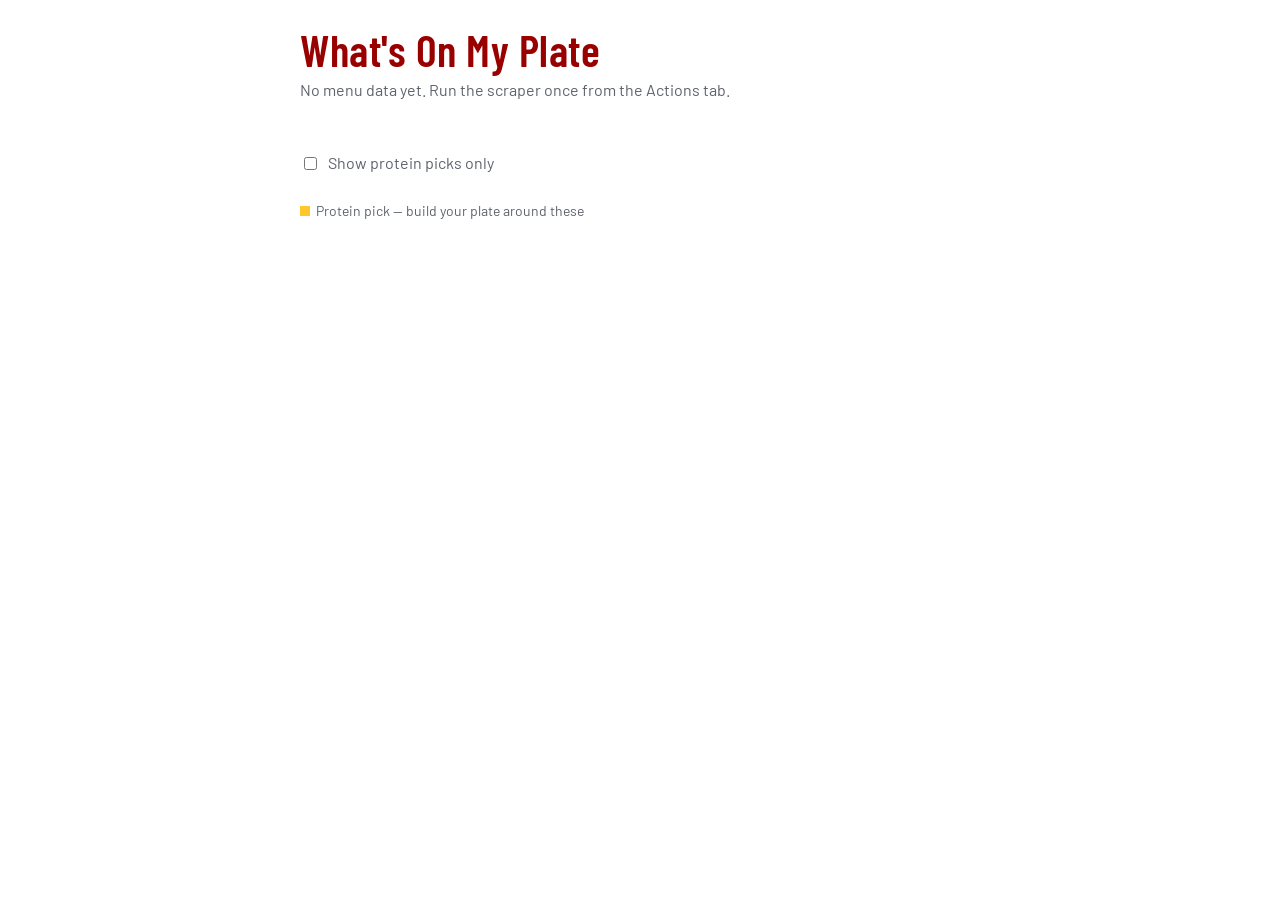
==== docs/index.html @ 23a76cea "Add files via upload" ====
<!doctype html>
<html lang="en">
<head>
<meta charset="utf-8">
<meta name="viewport" content="width=device-width, initial-scale=1, viewport-fit=cover">
<title>What's On My Plate — today's dining hall menus</title>
<link rel="preconnect" href="https://fonts.googleapis.com">
<link href="https://fonts.googleapis.com/css2?family=Barlow+Condensed:wght@500;600&family=Barlow:wght@400;500&display=swap" rel="stylesheet">
<style>
:root{--ink:#1d1f24;--muted:#5d626c;--line:#e3e4e8;--bg:#ffffff;--cardinal:#990000;--gold:#ffc72c;--chip:#f3f4f6}
@media (prefers-color-scheme:dark){:root{--ink:#eceef2;--muted:#a3a8b3;--line:#2c2f36;--bg:#14161a;--cardinal:#e05252;--chip:#22252b}}
*{box-sizing:border-box}
body{margin:0;background:var(--bg);color:var(--ink);font:16px/1.55 Barlow,system-ui,sans-serif;padding:env(safe-area-inset-top) 0 env(safe-area-inset-bottom)}
main{max-width:720px;margin:0 auto;padding:28px 20px 60px}
h1{font:600 44px/1 "Barlow Condensed",sans-serif;margin:0;color:var(--cardinal);letter-spacing:.5px}
.date{color:var(--muted);margin:6px 0 24px}
.row{display:flex;flex-wrap:wrap;gap:8px;margin-bottom:12px}
button{font:500 15px Barlow,sans-serif;padding:8px 14px;border-radius:6px;border:1px solid var(--line);background:var(--bg);color:var(--ink);cursor:pointer}
button[aria-pressed=true]{background:var(--cardinal);border-color:var(--cardinal);color:#fff}
button:focus-visible,input:focus-visible{outline:2px solid var(--gold);outline-offset:2px}
label.toggle{display:flex;align-items:center;gap:8px;color:var(--muted);margin:4px 0 24px}
h2{font:600 22px/1.2 "Barlow Condensed",sans-serif;margin:28px 0 8px;padding-bottom:6px;border-bottom:2px solid var(--ink)}
ul{list-style:none;margin:0;padding:0}
li{padding:10px 0 10px 14px;border-bottom:1px solid var(--line);border-left:4px solid transparent}
li.protein{border-left-color:var(--gold)}
.tags{display:flex;flex-wrap:wrap;gap:6px;margin-top:4px}
.tag{font-size:12px;color:var(--muted);background:var(--chip);padding:2px 8px;border-radius:4px}
.empty{color:var(--muted);padding:24px 0}
.key{font-size:14px;color:var(--muted)}
.key span{display:inline-block;width:10px;height:10px;background:var(--gold);margin-right:6px;vertical-align:0}
</style>
</head>
<body>
<main>
  <h1>What's On My Plate</h1>
  <p class="date" id="date">Loading today's menus…</p>
  <div class="row" id="halls" role="group" aria-label="Dining hall"></div>
  <div class="row" id="meals" role="group" aria-label="Meal"></div>
  <label class="toggle"><input type="checkbox" id="onlyProtein"> Show protein picks only</label>
  <p class="key"><span></span>Protein pick — build your plate around these</p>
  <div id="menu"></div>
</main>
<script>
const PROTEIN = /chicken|salmon|fish|tuna|shrimp|mahi|catfish|egg|turkey|tofu|greek yogurt|cottage cheese|beef|steak|pork|lentil|bean|dal|chickpea|edamame|souvlaki|tandoori/i;
const NOT_PROTEIN = /noodle soup|fried|nugget|pizza|sandwich|pancake|salad dressing|mayo|egg salad/i;
let data, hall, meal;

const el = (tag, props = {}, ...kids) => { const n = Object.assign(document.createElement(tag), props); n.append(...kids); return n; };

function pick(group, value, onChoose) {
  [...group.children].forEach(b => b.setAttribute("aria-pressed", b.dataset.v === value));
  onChoose(value);
}

function renderMeals() {
  const h = data.halls.find(x => x.code === hall);
  const box = document.getElementById("meals");
  box.replaceChildren();
  if (!h.meals.length) { meal = null; renderMenu(); return; }
  if (!h.meals.some(m => m.meal === meal)) meal = h.meals[0].meal;
  h.meals.forEach(m => {
    const b = el("button", { textContent: m.meal });
    b.dataset.v = m.meal;
    b.onclick = () => pick(box, m.meal, v => { meal = v; renderMenu(); });
    box.append(b);
  });
  pick(box, meal, renderMenu);
}

function renderMenu() {
  const out = document.getElementById("menu");
  out.replaceChildren();
  const h = data.halls.find(x => x.code === hall);
  const m = h.meals.find(x => x.meal === meal);
  if (!m) { out.append(el("p", { className: "empty", textContent: h.error ? "This hall's menu didn't load today. Check back after the next update." : "No menu posted for this hall today." })); return; }
  const only = document.getElementById("onlyProtein").checked;
  m.stations.forEach(st => {
    const items = st.items.map(i => ({ ...i, protein: PROTEIN.test(i.name) && !NOT_PROTEIN.test(i.name) }))
                          .filter(i => !only || i.protein);
    if (!items.length) return;
    out.append(el("h2", { textContent: st.station }),
      el("ul", {}, ...items.map(i => el("li", { className: i.protein ? "protein" : "" },
        el("div", { textContent: i.name }),
        el("div", { className: "tags" }, ...[...i.tags, ...i.allergens.map(a => "contains " + a)]
          .map(t => el("span", { className: "tag", textContent: t.replace(/-/g, " ") })))))));
  });
  if (!out.children.length) out.append(el("p", { className: "empty", textContent: "No protein picks at this meal. Try another hall." }));
}

fetch("data/latest.json", { cache: "no-store" })
  .then(r => { if (!r.ok) throw new Error(); return r.json(); })
  .then(json => {
    data = json;
    const d = new Date(json.date + "T12:00:00");
    document.getElementById("date").textContent = d.toLocaleDateString("en-US", { weekday: "long", month: "long", day: "numeric" });
    const box = document.getElementById("halls");
    json.halls.forEach(h => {
      const b = el("button", { textContent: h.name });
      b.dataset.v = h.code;
      b.onclick = () => pick(box, h.code, v => { hall = v; renderMeals(); });
      box.append(b);
    });
    pick(box, json.halls[0].code, v => { hall = v; renderMeals(); });
    document.getElementById("onlyProtein").onchange = renderMenu;
  })
  .catch(() => { document.getElementById("date").textContent = "No menu data yet. Run the scraper once from the Actions tab."; });
</script>
</body>
</html>
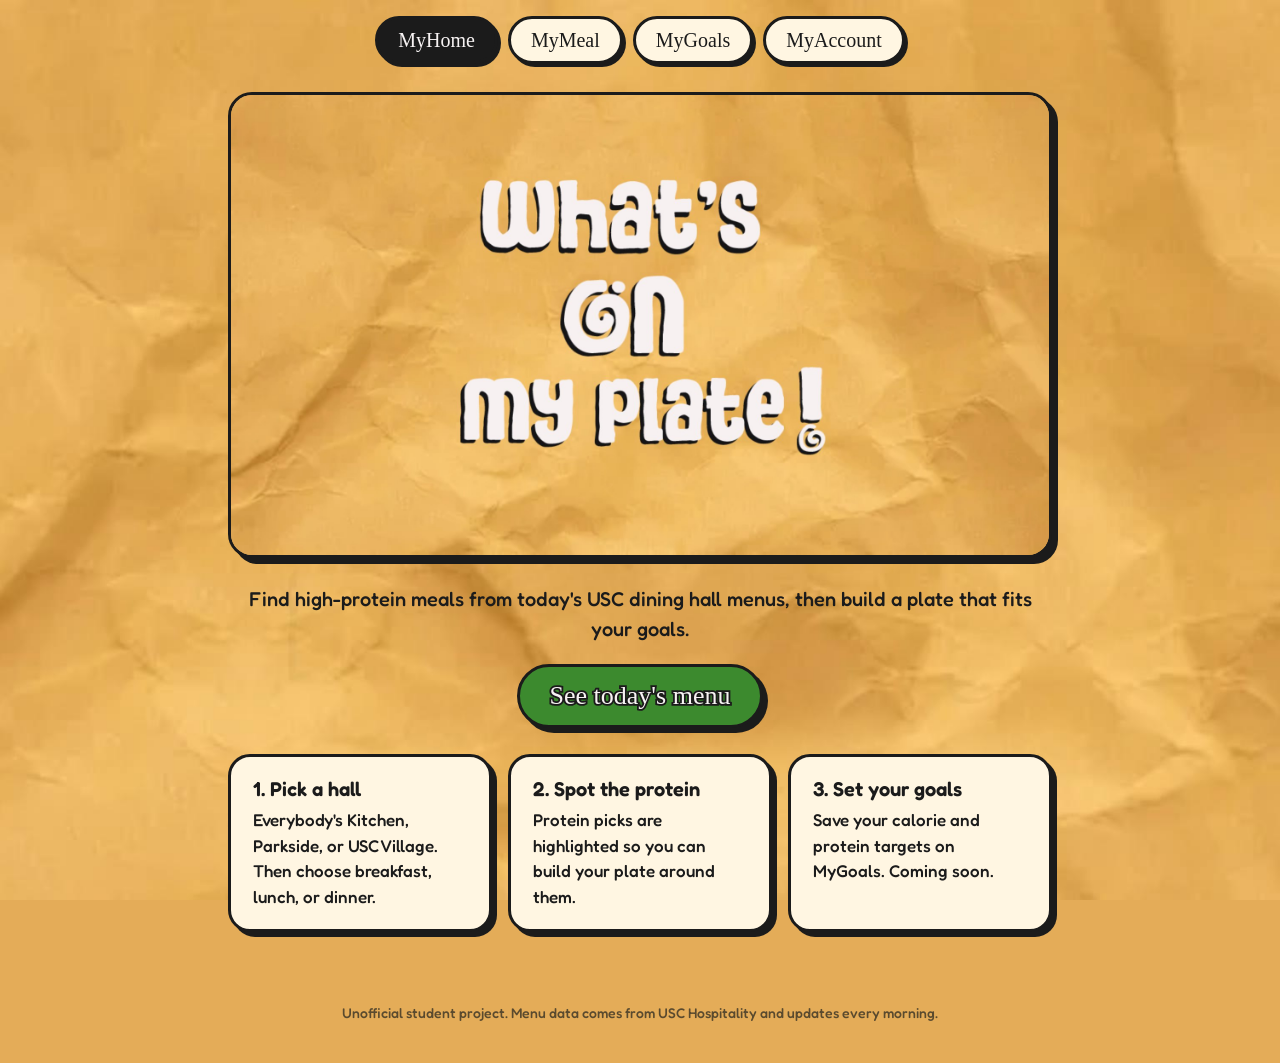
==== commit e5567387: "Add files via upload" ====
--- a/docs/index.html
+++ b/docs/index.html
@@ -3,107 +3,48 @@
 <head>
 <meta charset="utf-8">
 <meta name="viewport" content="width=device-width, initial-scale=1, viewport-fit=cover">
-<title>What's On My Plate — today's dining hall menus</title>
+<title>What's On My Plate — high-protein picks from USC dining halls</title>
+<meta name="description" content="Pick high-protein, goal-friendly meals from each day's USC dining hall menus.">
 <link rel="preconnect" href="https://fonts.googleapis.com">
-<link href="https://fonts.googleapis.com/css2?family=Barlow+Condensed:wght@500;600&family=Barlow:wght@400;500&display=swap" rel="stylesheet">
-<style>
-:root{--ink:#1d1f24;--muted:#5d626c;--line:#e3e4e8;--bg:#ffffff;--cardinal:#990000;--gold:#ffc72c;--chip:#f3f4f6}
-@media (prefers-color-scheme:dark){:root{--ink:#eceef2;--muted:#a3a8b3;--line:#2c2f36;--bg:#14161a;--cardinal:#e05252;--chip:#22252b}}
-*{box-sizing:border-box}
-body{margin:0;background:var(--bg);color:var(--ink);font:16px/1.55 Barlow,system-ui,sans-serif;padding:env(safe-area-inset-top) 0 env(safe-area-inset-bottom)}
-main{max-width:720px;margin:0 auto;padding:28px 20px 60px}
-h1{font:600 44px/1 "Barlow Condensed",sans-serif;margin:0;color:var(--cardinal);letter-spacing:.5px}
-.date{color:var(--muted);margin:6px 0 24px}
-.row{display:flex;flex-wrap:wrap;gap:8px;margin-bottom:12px}
-button{font:500 15px Barlow,sans-serif;padding:8px 14px;border-radius:6px;border:1px solid var(--line);background:var(--bg);color:var(--ink);cursor:pointer}
-button[aria-pressed=true]{background:var(--cardinal);border-color:var(--cardinal);color:#fff}
-button:focus-visible,input:focus-visible{outline:2px solid var(--gold);outline-offset:2px}
-label.toggle{display:flex;align-items:center;gap:8px;color:var(--muted);margin:4px 0 24px}
-h2{font:600 22px/1.2 "Barlow Condensed",sans-serif;margin:28px 0 8px;padding-bottom:6px;border-bottom:2px solid var(--ink)}
-ul{list-style:none;margin:0;padding:0}
-li{padding:10px 0 10px 14px;border-bottom:1px solid var(--line);border-left:4px solid transparent}
-li.protein{border-left-color:var(--gold)}
-.tags{display:flex;flex-wrap:wrap;gap:6px;margin-top:4px}
-.tag{font-size:12px;color:var(--muted);background:var(--chip);padding:2px 8px;border-radius:4px}
-.empty{color:var(--muted);padding:24px 0}
-.key{font-size:14px;color:var(--muted)}
-.key span{display:inline-block;width:10px;height:10px;background:var(--gold);margin-right:6px;vertical-align:0}
-</style>
+<link rel="preconnect" href="https://fonts.gstatic.com" crossorigin>
+<link href="https://fonts.googleapis.com/css2?family=Chewy&family=Fredoka:wght@500;600&display=swap" rel="stylesheet">
+<link rel="stylesheet" href="style.css">
 </head>
-<body>
-<main>
-  <h1>What's On My Plate</h1>
-  <p class="date" id="date">Loading today's menus…</p>
-  <div class="row" id="halls" role="group" aria-label="Dining hall"></div>
-  <div class="row" id="meals" role="group" aria-label="Meal"></div>
-  <label class="toggle"><input type="checkbox" id="onlyProtein"> Show protein picks only</label>
-  <p class="key"><span></span>Protein pick — build your plate around these</p>
-  <div id="menu"></div>
+<body data-page="home">
+<header id="site-header" class="wrap"></header>
+
+<main class="wrap">
+  <h1 class="sr-only">What's On My Plate</h1>
+
+  <div class="hero">
+    <img src="banner.jpg" width="1920" height="1080" alt="What's on my plate! in chunky white letters on mustard crumpled paper">
+  </div>
+
+  <section class="intro">
+    <p>Find high-protein meals from today's USC dining hall menus, then build a plate that fits your goals.</p>
+    <a class="btn" href="meal.html">See today's menu</a>
+  </section>
+
+  <section class="steps" aria-label="How it works">
+    <div class="card">
+      <h3>1. Pick a hall</h3>
+      <p>Everybody's Kitchen, Parkside, or USC Village. Then choose breakfast, lunch, or dinner.</p>
+    </div>
+    <div class="card">
+      <h3>2. Spot the protein</h3>
+      <p>Protein picks are highlighted so you can build your plate around them.</p>
+    </div>
+    <div class="card">
+      <h3>3. Set your goals</h3>
+      <p>Save your calorie and protein targets on MyGoals. Coming soon.</p>
+    </div>
+  </section>
 </main>
-<script>
-const PROTEIN = /chicken|salmon|fish|tuna|shrimp|mahi|catfish|egg|turkey|tofu|greek yogurt|cottage cheese|beef|steak|pork|lentil|bean|dal|chickpea|edamame|souvlaki|tandoori/i;
-const NOT_PROTEIN = /noodle soup|fried|nugget|pizza|sandwich|pancake|salad dressing|mayo|egg salad/i;
-let data, hall, meal;
 
-const el = (tag, props = {}, ...kids) => { const n = Object.assign(document.createElement(tag), props); n.append(...kids); return n; };
+<footer class="site-footer">
+  Unofficial student project. Menu data comes from USC Hospitality and updates every morning.
+</footer>
 
-function pick(group, value, onChoose) {
-  [...group.children].forEach(b => b.setAttribute("aria-pressed", b.dataset.v === value));
-  onChoose(value);
-}
-
-function renderMeals() {
-  const h = data.halls.find(x => x.code === hall);
-  const box = document.getElementById("meals");
-  box.replaceChildren();
-  if (!h.meals.length) { meal = null; renderMenu(); return; }
-  if (!h.meals.some(m => m.meal === meal)) meal = h.meals[0].meal;
-  h.meals.forEach(m => {
-    const b = el("button", { textContent: m.meal });
-    b.dataset.v = m.meal;
-    b.onclick = () => pick(box, m.meal, v => { meal = v; renderMenu(); });
-    box.append(b);
-  });
-  pick(box, meal, renderMenu);
-}
-
-function renderMenu() {
-  const out = document.getElementById("menu");
-  out.replaceChildren();
-  const h = data.halls.find(x => x.code === hall);
-  const m = h.meals.find(x => x.meal === meal);
-  if (!m) { out.append(el("p", { className: "empty", textContent: h.error ? "This hall's menu didn't load today. Check back after the next update." : "No menu posted for this hall today." })); return; }
-  const only = document.getElementById("onlyProtein").checked;
-  m.stations.forEach(st => {
-    const items = st.items.map(i => ({ ...i, protein: PROTEIN.test(i.name) && !NOT_PROTEIN.test(i.name) }))
-                          .filter(i => !only || i.protein);
-    if (!items.length) return;
-    out.append(el("h2", { textContent: st.station }),
-      el("ul", {}, ...items.map(i => el("li", { className: i.protein ? "protein" : "" },
-        el("div", { textContent: i.name }),
-        el("div", { className: "tags" }, ...[...i.tags, ...i.allergens.map(a => "contains " + a)]
-          .map(t => el("span", { className: "tag", textContent: t.replace(/-/g, " ") })))))));
-  });
-  if (!out.children.length) out.append(el("p", { className: "empty", textContent: "No protein picks at this meal. Try another hall." }));
-}
-
-fetch("data/latest.json", { cache: "no-store" })
-  .then(r => { if (!r.ok) throw new Error(); return r.json(); })
-  .then(json => {
-    data = json;
-    const d = new Date(json.date + "T12:00:00");
-    document.getElementById("date").textContent = d.toLocaleDateString("en-US", { weekday: "long", month: "long", day: "numeric" });
-    const box = document.getElementById("halls");
-    json.halls.forEach(h => {
-      const b = el("button", { textContent: h.name });
-      b.dataset.v = h.code;
-      b.onclick = () => pick(box, h.code, v => { hall = v; renderMeals(); });
-      box.append(b);
-    });
-    pick(box, json.halls[0].code, v => { hall = v; renderMeals(); });
-    document.getElementById("onlyProtein").onchange = renderMenu;
-  })
-  .catch(() => { document.getElementById("date").textContent = "No menu data yet. Run the scraper once from the Actions tab."; });
-</script>
+<script src="site.js"></script>
 </body>
 </html>
--- a/docs/style.css
+++ b/docs/style.css
@@ -0,0 +1,202 @@
+/* ============================================================
+   What's On My Plate — shared styles for every page
+   Look: mustard crumpled paper, chunky white type, black outline
+   ============================================================ */
+
+/* ---- FONT: swap in "Lazy Dog" later --------------------------------
+   1. Upload your font file (e.g. LazyDog.ttf) into the docs folder.
+   2. Delete the comment markers just above and below the @font-face block.
+   3. Make sure the file name in url("...") matches your upload.
+   Until then, the page falls back to "Chewy" (loaded from Google Fonts
+   in each page's <head>), which is a similar chunky, playful font.
+-------------------------------------------------------------------- */
+/*
+@font-face {
+  font-family: "Lazy Dog";
+  src: url("LazyDog.ttf") format("truetype");
+  font-display: swap;
+}
+*/
+
+:root {
+  --paper: #e4ac58;          /* mustard, sampled from the banner */
+  --ink: #1b1b1b;            /* the black outline */
+  --chalk: #f7f3f3;          /* the white letters */
+  --card: #fff6e2;           /* cream, for readable text panels */
+  --green: #3c8a2e;          /* protein pick highlight */
+  --green-tint: #e4f1d3;
+  --muted: #5a4a2e;
+
+  --font-display: "Lazy Dog", "Chewy", "Comic Sans MS", cursive;
+  --font-body: "Fredoka", system-ui, sans-serif;
+}
+
+*, *::before, *::after { box-sizing: border-box; }
+
+body {
+  margin: 0;
+  background: var(--paper);
+  color: var(--ink);
+  font: 500 17px/1.5 var(--font-body);
+  padding: env(safe-area-inset-top) 0 env(safe-area-inset-bottom);
+  min-height: 100vh;
+}
+
+/* Crumpled paper stays put while the page scrolls over it */
+body::before {
+  content: "";
+  position: fixed; inset: 0; z-index: -1;
+  background: var(--paper) url("paper.jpg") center / cover no-repeat;
+}
+
+.wrap { max-width: 860px; margin: 0 auto; padding: 0 18px; }
+main.wrap { padding-top: 8px; padding-bottom: 60px; }
+
+.sr-only {
+  position: absolute; width: 1px; height: 1px; overflow: hidden;
+  clip: rect(0 0 0 0); white-space: nowrap;
+}
+
+/* ---- Chunky outlined type (matches the banner) ---- */
+.chunky {
+  font-family: var(--font-display);
+  font-weight: 400;
+  color: var(--chalk);
+  -webkit-text-stroke: .16em var(--ink);
+  paint-order: stroke fill;            /* outline sits behind the white fill */
+  filter: drop-shadow(-.04em .06em 0 var(--ink));
+  letter-spacing: .02em;
+  line-height: 1.05;
+  margin: 0;
+}
+h1.chunky { font-size: clamp(40px, 9vw, 64px); margin: 14px 0 10px; }
+h2.chunky { font-size: clamp(26px, 5.5vw, 34px); margin: 30px 0 12px; }
+
+/* ---- Top navigation ---- */
+#site-header { min-height: 72px; padding-top: 16px; }
+#site-header nav {
+  display: flex; flex-wrap: wrap; justify-content: center; gap: 10px;
+}
+#site-header a {
+  font: 400 20px/1 var(--font-display);
+  color: var(--ink);
+  background: var(--card);
+  border: 3px solid var(--ink);
+  border-radius: 999px;
+  box-shadow: 3px 3px 0 var(--ink);
+  padding: 11px 20px;
+  text-decoration: none;
+}
+#site-header a:hover { background: var(--chalk); }
+#site-header a[aria-current="page"] {
+  background: var(--ink); color: var(--chalk);
+}
+a:focus-visible, button:focus-visible, input:focus-visible {
+  outline: 3px solid var(--chalk); outline-offset: 3px;
+  box-shadow: 0 0 0 6px var(--ink);
+}
+
+/* ---- Cards, buttons ---- */
+.card {
+  background: var(--card);
+  border: 3px solid var(--ink);
+  border-radius: 22px;
+  box-shadow: 5px 5px 0 var(--ink);
+  padding: 20px 22px;
+}
+.card h3 { margin: 0 0 6px; font: 600 20px/1.2 var(--font-body); }
+.card p { margin: 0; }
+
+.btn {
+  display: inline-block;
+  font: 400 26px/1 var(--font-display);
+  color: var(--chalk);
+  -webkit-text-stroke: .14em var(--ink);
+  paint-order: stroke fill;
+  background: var(--green);
+  border: 3px solid var(--ink);
+  border-radius: 999px;
+  box-shadow: 5px 5px 0 var(--ink);
+  padding: 16px 30px;
+  text-decoration: none;
+  transition: transform .08s, box-shadow .08s;
+}
+.btn:hover { transform: translate(2px, 2px); box-shadow: 3px 3px 0 var(--ink); }
+
+.site-footer {
+  text-align: center; font-size: 14px; color: var(--muted);
+  padding: 10px 18px 40px;
+}
+
+/* ---- MyHome ---- */
+.hero {
+  margin: 12px 0 26px;
+  border: 3px solid var(--ink);
+  border-radius: 24px;
+  box-shadow: 6px 6px 0 var(--ink);
+  overflow: hidden;
+  background: var(--paper);
+}
+.hero img { display: block; width: 100%; height: auto; }
+.intro { text-align: center; margin-bottom: 26px; }
+.intro p { font-size: 20px; margin: 0 0 20px; }
+.steps { display: grid; gap: 16px; grid-template-columns: repeat(auto-fit, minmax(210px, 1fr)); }
+
+/* ---- MyMeal ---- */
+.date { margin: 6px 0 18px; font-weight: 600; color: var(--ink); }
+.row { display: flex; flex-wrap: wrap; gap: 10px; margin-bottom: 12px; }
+.row button {
+  font: 400 19px/1 var(--font-display);
+  padding: 11px 18px;
+  border: 3px solid var(--ink);
+  border-radius: 999px;
+  background: var(--card);
+  color: var(--ink);
+  box-shadow: 3px 3px 0 var(--ink);
+  cursor: pointer;
+}
+.row button:hover { background: var(--chalk); }
+.row button[aria-pressed="true"] { background: var(--ink); color: var(--chalk); }
+
+label.toggle {
+  display: inline-flex; align-items: center; gap: 10px;
+  margin: 8px 0 12px; padding: 10px 16px;
+  background: var(--card); border: 3px solid var(--ink); border-radius: 999px;
+  font-weight: 600; cursor: pointer;
+}
+label.toggle input { width: 20px; height: 20px; accent-color: var(--green); }
+.key { font-size: 15px; margin: 0 0 4px; }
+.key span {
+  display: inline-block; width: 14px; height: 14px; margin-right: 8px; vertical-align: -1px;
+  background: var(--green); border: 2px solid var(--ink); border-radius: 4px;
+}
+
+ul.items {
+  list-style: none; margin: 0; padding: 0;
+  background: var(--card);
+  border: 3px solid var(--ink);
+  border-radius: 20px;
+  box-shadow: 5px 5px 0 var(--ink);
+  overflow: hidden;
+}
+ul.items li {
+  padding: 12px 16px 12px 18px;
+  border-bottom: 2px solid rgba(27, 27, 27, .18);
+  border-left: 8px solid transparent;
+  font-weight: 600;
+}
+ul.items li:last-child { border-bottom: 0; }
+ul.items li.protein { background: var(--green-tint); border-left-color: var(--green); }
+
+.tags { display: flex; flex-wrap: wrap; gap: 6px; margin-top: 5px; }
+.tag {
+  font-size: 12px; font-weight: 500; color: var(--muted);
+  background: rgba(27, 27, 27, .08); padding: 2px 9px; border-radius: 999px;
+}
+.empty { padding: 20px 0; font-weight: 600; }
+
+@media (max-width: 520px) {
+  #site-header nav { gap: 6px; }
+  #site-header a { font-size: 15px; padding: 9px 10px; border-width: 2px; box-shadow: 2px 2px 0 var(--ink); }
+  .btn { font-size: 22px; padding: 14px 24px; }
+}
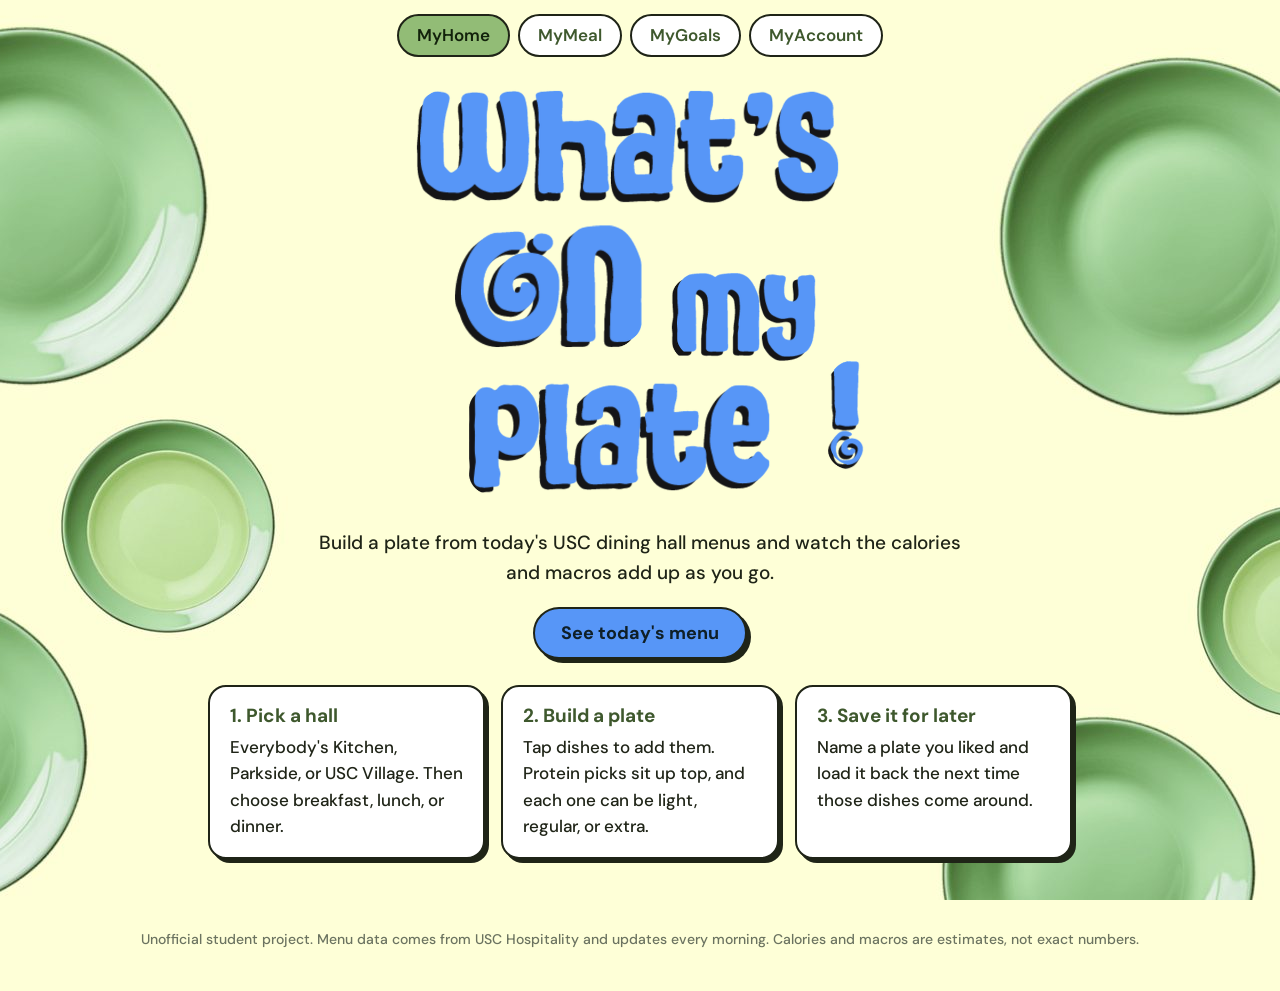
==== commit f6128d6a: "Add files via upload" ====
--- a/docs/index.html
+++ b/docs/index.html
@@ -4,10 +4,10 @@
 <meta charset="utf-8">
 <meta name="viewport" content="width=device-width, initial-scale=1, viewport-fit=cover">
 <title>What's On My Plate — high-protein picks from USC dining halls</title>
-<meta name="description" content="Pick high-protein, goal-friendly meals from each day's USC dining hall menus.">
+<meta name="description" content="Build a plate from each day's USC dining hall menus and watch the calories and macros add up.">
 <link rel="preconnect" href="https://fonts.googleapis.com">
 <link rel="preconnect" href="https://fonts.gstatic.com" crossorigin>
-<link href="https://fonts.googleapis.com/css2?family=Chewy&family=Fredoka:wght@500;600&display=swap" rel="stylesheet">
+<link href="https://fonts.googleapis.com/css2?family=Arvo:wght@400;700&family=DM+Sans:wght@500;600;700&family=Quicksand:wght@600;700&display=swap" rel="stylesheet">
 <link rel="stylesheet" href="style.css">
 </head>
 <body data-page="home">
@@ -17,11 +17,11 @@
   <h1 class="sr-only">What's On My Plate</h1>
 
   <div class="hero">
-    <img src="banner.jpg" width="1920" height="1080" alt="What's on my plate! in chunky white letters on mustard crumpled paper">
+    <img src="banner.png" width="900" height="818" alt="What's on my plate!">
   </div>
 
   <section class="intro">
-    <p>Find high-protein meals from today's USC dining hall menus, then build a plate that fits your goals.</p>
+    <p>Build a plate from today's USC dining hall menus and watch the calories and macros add up as you go.</p>
     <a class="btn" href="meal.html">See today's menu</a>
   </section>
 
@@ -31,18 +31,19 @@
       <p>Everybody's Kitchen, Parkside, or USC Village. Then choose breakfast, lunch, or dinner.</p>
     </div>
     <div class="card">
-      <h3>2. Spot the protein</h3>
-      <p>Protein picks are highlighted so you can build your plate around them.</p>
+      <h3>2. Build a plate</h3>
+      <p>Tap dishes to add them. Protein picks sit up top, and each one can be light, regular, or extra.</p>
     </div>
     <div class="card">
-      <h3>3. Set your goals</h3>
-      <p>Save your calorie and protein targets on MyGoals. Coming soon.</p>
+      <h3>3. Save it for later</h3>
+      <p>Name a plate you liked and load it back the next time those dishes come around.</p>
     </div>
   </section>
 </main>
 
 <footer class="site-footer">
   Unofficial student project. Menu data comes from USC Hospitality and updates every morning.
+  Calories and macros are estimates, not exact numbers.
 </footer>
 
 <script src="site.js"></script>
--- a/docs/style.css
+++ b/docs/style.css
@@ -1,34 +1,26 @@
 /* ============================================================
-   What's On My Plate — shared styles for every page
-   Look: mustard crumpled paper, chunky white type, black outline
+   What's On My Plate — shared styles
+   Pale yellow paper, green plates, blue wordmark.
+   Type: DM Sans (headings + body), Arvo (plate items), Quicksand (macros)
    ============================================================ */
 
-/* ---- FONT: swap in "Lazy Dog" later --------------------------------
-   1. Upload your font file (e.g. LazyDog.ttf) into the docs folder.
-   2. Delete the comment markers just above and below the @font-face block.
-   3. Make sure the file name in url("...") matches your upload.
-   Until then, the page falls back to "Chewy" (loaded from Google Fonts
-   in each page's <head>), which is a similar chunky, playful font.
--------------------------------------------------------------------- */
-/*
-@font-face {
-  font-family: "Lazy Dog";
-  src: url("LazyDog.ttf") format("truetype");
-  font-display: swap;
-}
-*/
-
 :root {
-  --paper: #e4ac58;          /* mustard, sampled from the banner */
-  --ink: #1b1b1b;            /* the black outline */
-  --chalk: #f7f3f3;          /* the white letters */
-  --card: #fff6e2;           /* cream, for readable text panels */
-  --green: #3c8a2e;          /* protein pick highlight */
-  --green-tint: #e4f1d3;
-  --muted: #5a4a2e;
-
-  --font-display: "Lazy Dog", "Chewy", "Comic Sans MS", cursive;
-  --font-body: "Fredoka", system-ui, sans-serif;
+  --paper:  #feffd7;    /* background, sampled from the banner */
+  --ink:    #1f2417;    /* borders and body text */
+  --pine:   #3e582d;    /* headings */
+  --leaf:   #92bc76;    /* plates: panel, selected buttons */
+  --leaf-soft: #d8e9c8; /* protein highlight */
+  --sky:    #5796f7;    /* the wordmark blue: buttons, focus */
+  --card:   #ffffff;
+  --muted:  #6b7360;
+
+  --font-head: "DM Sans", system-ui, sans-serif;
+  --font-body: "DM Sans", system-ui, sans-serif;
+  --font-plate: "Arvo", Georgia, serif;
+  --font-macro: "Quicksand", system-ui, sans-serif;
+
+  --edge: 2px solid var(--ink);
+  --pop: 4px 4px 0 var(--ink);
 }
 
 *, *::before, *::after { box-sizing: border-box; }
@@ -37,91 +29,82 @@
   margin: 0;
   background: var(--paper);
   color: var(--ink);
-  font: 500 17px/1.5 var(--font-body);
+  font: 500 17px/1.55 var(--font-body);
   padding: env(safe-area-inset-top) 0 env(safe-area-inset-bottom);
   min-height: 100vh;
 }
 
-/* Crumpled paper stays put while the page scrolls over it */
+/* The plates sit behind the page and stay put while it scrolls */
 body::before {
   content: "";
   position: fixed; inset: 0; z-index: -1;
-  background: var(--paper) url("paper.jpg") center / cover no-repeat;
-}
-
-.wrap { max-width: 860px; margin: 0 auto; padding: 0 18px; }
-main.wrap { padding-top: 8px; padding-bottom: 60px; }
+  background: var(--paper) url("plates.jpg") center / cover no-repeat;
+}
+
+.wrap { max-width: 900px; margin: 0 auto; padding: 0 18px; }
+main.wrap { padding-top: 6px; padding-bottom: 60px; }
 
 .sr-only {
   position: absolute; width: 1px; height: 1px; overflow: hidden;
   clip: rect(0 0 0 0); white-space: nowrap;
 }
 
-/* ---- Chunky outlined type (matches the banner) ---- */
+/* ---- Headings ---- */
 .chunky {
-  font-family: var(--font-display);
-  font-weight: 400;
-  color: var(--chalk);
-  -webkit-text-stroke: .16em var(--ink);
-  paint-order: stroke fill;            /* outline sits behind the white fill */
-  filter: drop-shadow(-.04em .06em 0 var(--ink));
-  letter-spacing: .02em;
-  line-height: 1.05;
+  font-family: var(--font-head);
+  font-weight: 700;
+  color: var(--pine);
+  letter-spacing: -.02em;
+  line-height: 1.1;
   margin: 0;
 }
-h1.chunky { font-size: clamp(40px, 9vw, 64px); margin: 14px 0 10px; }
-h2.chunky { font-size: clamp(26px, 5.5vw, 34px); margin: 30px 0 12px; }
+h1.chunky { font-size: clamp(34px, 7vw, 52px); margin: 10px 0 2px; }
+h2.chunky { font-size: clamp(22px, 4.5vw, 30px); margin: 30px 0 10px; }
 
 /* ---- Top navigation ---- */
-#site-header { min-height: 72px; padding-top: 16px; }
-#site-header nav {
-  display: flex; flex-wrap: wrap; justify-content: center; gap: 10px;
-}
+#site-header { min-height: 64px; padding-top: 14px; }
+#site-header nav { display: flex; flex-wrap: wrap; justify-content: center; gap: 8px; }
 #site-header a {
-  font: 400 20px/1 var(--font-display);
-  color: var(--ink);
+  font: 600 17px/1 var(--font-head);
+  color: var(--pine);
   background: var(--card);
-  border: 3px solid var(--ink);
+  border: var(--edge);
   border-radius: 999px;
-  box-shadow: 3px 3px 0 var(--ink);
-  padding: 11px 20px;
+  padding: 11px 18px;
   text-decoration: none;
 }
-#site-header a:hover { background: var(--chalk); }
-#site-header a[aria-current="page"] {
-  background: var(--ink); color: var(--chalk);
-}
+#site-header a:hover { background: var(--leaf-soft); }
+#site-header a[aria-current="page"] { background: var(--leaf); color: #12220b; }
 a:focus-visible, button:focus-visible, input:focus-visible {
-  outline: 3px solid var(--chalk); outline-offset: 3px;
-  box-shadow: 0 0 0 6px var(--ink);
+  outline: 3px solid var(--sky); outline-offset: 2px;
 }
 
 /* ---- Cards, buttons ---- */
 .card {
   background: var(--card);
-  border: 3px solid var(--ink);
-  border-radius: 22px;
-  box-shadow: 5px 5px 0 var(--ink);
-  padding: 20px 22px;
-}
-.card h3 { margin: 0 0 6px; font: 600 20px/1.2 var(--font-body); }
+  border: var(--edge);
+  border-radius: 18px;
+  box-shadow: var(--pop);
+  padding: 18px 20px;
+}
+.card h3 { margin: 0 0 6px; font: 700 19px/1.2 var(--font-head); color: var(--pine); }
 .card p { margin: 0; }
 
 .btn {
   display: inline-block;
-  font: 400 26px/1 var(--font-display);
-  color: var(--chalk);
-  -webkit-text-stroke: .14em var(--ink);
-  paint-order: stroke fill;
-  background: var(--green);
-  border: 3px solid var(--ink);
+  font: 700 18px/1 var(--font-head);
+  color: #0f1f27;
+  background: var(--sky);
+  border: var(--edge);
   border-radius: 999px;
-  box-shadow: 5px 5px 0 var(--ink);
-  padding: 16px 30px;
+  box-shadow: var(--pop);
+  padding: 15px 26px;
   text-decoration: none;
+  cursor: pointer;
   transition: transform .08s, box-shadow .08s;
 }
-.btn:hover { transform: translate(2px, 2px); box-shadow: 3px 3px 0 var(--ink); }
+.btn:hover { transform: translate(2px, 2px); box-shadow: 2px 2px 0 var(--ink); }
+.btn.small { font-size: 16px; padding: 11px 18px; box-shadow: 3px 3px 0 var(--ink); }
 
 .site-footer {
   text-align: center; font-size: 14px; color: var(--muted);
@@ -129,74 +112,191 @@
 }
 
 /* ---- MyHome ---- */
-.hero {
-  margin: 12px 0 26px;
-  border: 3px solid var(--ink);
-  border-radius: 24px;
-  box-shadow: 6px 6px 0 var(--ink);
-  overflow: hidden;
-  background: var(--paper);
-}
-.hero img { display: block; width: 100%; height: auto; }
+.hero { margin: 4px 0 18px; text-align: center; }
+.hero img { display: block; width: 100%; max-width: 480px; height: auto; margin: 0 auto; }
 .intro { text-align: center; margin-bottom: 26px; }
-.intro p { font-size: 20px; margin: 0 0 20px; }
+.intro p { font-size: 19px; margin: 0 auto 20px; max-width: 34em; }
 .steps { display: grid; gap: 16px; grid-template-columns: repeat(auto-fit, minmax(210px, 1fr)); }
 
-/* ---- MyMeal ---- */
-.date { margin: 6px 0 18px; font-weight: 600; color: var(--ink); }
-.row { display: flex; flex-wrap: wrap; gap: 10px; margin-bottom: 12px; }
+/* ============================================================
+   MyMeal
+   ============================================================ */
+main.build { display: block; }
+@media (min-width: 920px) {
+  main.build {
+    display: grid;
+    grid-template-columns: minmax(0, 1fr) 320px;
+    gap: 26px;
+    align-items: start;
+    max-width: 1140px;
+  }
+}
+
+.date { margin: 2px 0 16px; font-weight: 600; font-size: 19px; color: var(--pine); }
+.hint { margin: 0 0 14px; font-size: 15px; color: var(--muted); }
+.row { display: flex; flex-wrap: wrap; gap: 8px; margin-bottom: 10px; }
 .row button {
-  font: 400 19px/1 var(--font-display);
-  padding: 11px 18px;
-  border: 3px solid var(--ink);
+  font: 600 16px/1 var(--font-head);
+  padding: 11px 17px;
+  border: var(--edge);
   border-radius: 999px;
   background: var(--card);
-  color: var(--ink);
-  box-shadow: 3px 3px 0 var(--ink);
+  color: var(--pine);
   cursor: pointer;
 }
-.row button:hover { background: var(--chalk); }
-.row button[aria-pressed="true"] { background: var(--ink); color: var(--chalk); }
-
-label.toggle {
-  display: inline-flex; align-items: center; gap: 10px;
-  margin: 8px 0 12px; padding: 10px 16px;
-  background: var(--card); border: 3px solid var(--ink); border-radius: 999px;
-  font-weight: 600; cursor: pointer;
-}
-label.toggle input { width: 20px; height: 20px; accent-color: var(--green); }
-.key { font-size: 15px; margin: 0 0 4px; }
+.row button:hover { background: var(--leaf-soft); }
+.row button[aria-pressed="true"] { background: var(--leaf); color: #12220b; }
+
+.key { font-size: 14px; color: var(--muted); margin: 4px 0 2px; }
 .key span {
-  display: inline-block; width: 14px; height: 14px; margin-right: 8px; vertical-align: -1px;
-  background: var(--green); border: 2px solid var(--ink); border-radius: 4px;
-}
-
+  display: inline-block; width: 12px; height: 12px; margin-right: 7px; vertical-align: -1px;
+  background: var(--leaf); border: 2px solid var(--ink); border-radius: 3px;
+}
+
+/* ---- menu list ---- */
 ul.items {
-  list-style: none; margin: 0; padding: 0;
+  list-style: none; margin: 0 0 6px; padding: 0;
   background: var(--card);
-  border: 3px solid var(--ink);
-  border-radius: 20px;
-  box-shadow: 5px 5px 0 var(--ink);
+  border: var(--edge);
+  border-radius: 16px;
+  box-shadow: var(--pop);
   overflow: hidden;
 }
 ul.items li {
-  padding: 12px 16px 12px 18px;
-  border-bottom: 2px solid rgba(27, 27, 27, .18);
-  border-left: 8px solid transparent;
-  font-weight: 600;
+  display: flex; align-items: center; gap: 12px;
+  padding: 12px 14px 12px 16px;
+  border-bottom: 2px solid rgba(31, 36, 23, .12);
+  border-left: 7px solid transparent;
+  cursor: pointer;
 }
 ul.items li:last-child { border-bottom: 0; }
-ul.items li.protein { background: var(--green-tint); border-left-color: var(--green); }
-
-.tags { display: flex; flex-wrap: wrap; gap: 6px; margin-top: 5px; }
+ul.items li.protein { background: var(--leaf-soft); border-left-color: var(--leaf); }
+ul.items li:hover { background: #f4f8ec; }
+ul.items li.on-plate { background: var(--leaf); border-left-color: var(--pine); }
+ul.items li.on-plate .est, ul.items li.on-plate .item-name { color: #12220b; }
+ul.items li.on-plate .tag { background: rgba(31, 36, 23, .16); color: #12220b; }
+
+.item-text { flex: 1; min-width: 0; }
+.item-name { font-weight: 600; }
+.est { display: block; font: 600 13px var(--font-macro); color: var(--muted); margin-top: 2px; }
+.est.muted { font-style: italic; opacity: .85; }
+.tags { display: flex; flex-wrap: wrap; gap: 5px; margin-top: 5px; }
 .tag {
   font-size: 12px; font-weight: 500; color: var(--muted);
-  background: rgba(27, 27, 27, .08); padding: 2px 9px; border-radius: 999px;
-}
-.empty { padding: 20px 0; font-weight: 600; }
-
-@media (max-width: 520px) {
-  #site-header nav { gap: 6px; }
-  #site-header a { font-size: 15px; padding: 9px 10px; border-width: 2px; box-shadow: 2px 2px 0 var(--ink); }
-  .btn { font-size: 22px; padding: 14px 24px; }
-}
+  background: rgba(31, 36, 23, .07); padding: 2px 9px; border-radius: 999px;
+}
+.empty { padding: 18px 0; font-weight: 600; color: var(--muted); }
+
+button.add {
+  flex: none; width: 38px; height: 38px;
+  font: 700 22px/1 var(--font-head);
+  background: var(--sky); color: #0f1f27;
+  border: var(--edge); border-radius: 50%;
+  cursor: pointer;
+}
+li.on-plate button.add { background: var(--card); }
+
+/* ---- the plate panel ---- */
+.plate {
+  background: var(--leaf);
+  border: var(--edge);
+  border-radius: 22px;
+  box-shadow: var(--pop);
+  margin-top: 22px;
+}
+.plate-handle { display: none; }
+.plate-body { padding: 18px 18px 20px; }
+.plate-title { font-size: 26px; margin-bottom: 8px; color: #12220b; }
+@media (min-width: 920px) {
+  .plate { position: sticky; top: 16px; margin-top: 74px; max-height: calc(100vh - 40px); overflow: auto; }
+}
+
+.plate-items { list-style: none; margin: 0 0 12px; padding: 0; }
+.plate-items li { padding: 10px 0; border-bottom: 2px solid rgba(31, 36, 23, .22); }
+.plate-items li:last-child { border-bottom: 0; }
+.plate-line { display: flex; align-items: flex-start; gap: 8px; }
+.plate-name { flex: 1; font: 400 15px/1.35 var(--font-plate); color: #12220b; }
+button.remove {
+  flex: none; width: 25px; height: 25px; line-height: 1;
+  background: var(--card); border: var(--edge); border-radius: 50%;
+  font-size: 15px; color: var(--ink); cursor: pointer;
+}
+button.remove:hover { background: var(--ink); color: var(--paper); }
+.plate-est { font: 600 12.5px var(--font-macro); color: #35482a; margin-top: 4px; }
+.plate .empty { color: #2f3f24; padding: 10px 0 4px; font-size: 15px; }
+
+/* Light / Regular / Extra */
+.sizes { display: flex; margin-top: 8px; border: var(--edge); border-radius: 9px; overflow: hidden; background: var(--card); }
+.sizes button {
+  flex: 1; padding: 7px 4px; font: 600 13px var(--font-head);
+  background: var(--card); color: var(--ink); border: 0; border-right: 2px solid var(--ink); cursor: pointer;
+}
+.sizes button:last-child { border-right: 0; }
+.sizes button[aria-pressed="true"] { background: var(--pine); color: var(--paper); }
+
+/* Totals */
+.totals { margin-top: 8px; }
+.total-cal { display: flex; align-items: baseline; gap: 8px; }
+.total-cal .figure { font: 700 clamp(26px, 5vw, 34px)/1 var(--font-macro); color: #12220b; }
+.total-cal .unit { font: 600 15px var(--font-macro); color: #35482a; }
+.macros { display: flex; gap: 16px; flex-wrap: wrap; margin-top: 10px; }
+.macros div { display: flex; flex-direction: column; }
+.macros strong { font: 700 16px var(--font-macro); color: #12220b; }
+.macros span { font: 600 12.5px var(--font-macro); color: #3c5030; }
+.uncounted { font: 600 13px var(--font-macro); color: #35482a; margin: 10px 0 0; }
+
+/* Save */
+.save-box { margin-top: 16px; border-top: 2px solid rgba(31, 36, 23, .22); padding-top: 14px; }
+.save-box label { display: block; font-weight: 700; margin-bottom: 6px; color: #12220b; }
+.save-box input {
+  width: 100%; padding: 11px 13px; font: 500 16px var(--font-body);
+  background: var(--card); color: var(--ink);
+  border: var(--edge); border-radius: 11px; margin-bottom: 10px;
+}
+.linkish {
+  background: none; border: 0; padding: 10px 6px; margin-left: 4px;
+  font: 600 14px var(--font-head); color: #35482a; text-decoration: underline; cursor: pointer;
+}
+.saved-note { margin: 10px 0 0; font-weight: 700; color: #12220b; }
+
+/* ---- saved plates ---- */
+#saved { display: grid; gap: 14px; grid-template-columns: repeat(auto-fit, minmax(235px, 1fr)); }
+.saved-card h3 { font: 400 17px var(--font-plate); color: var(--pine); margin-bottom: 6px; }
+.saved-meta { font: 600 13px var(--font-macro); color: var(--muted); margin: 0 0 2px; }
+.saved-buttons { display: flex; align-items: center; flex-wrap: wrap; margin-top: 12px; }
+
+/* ---- confirm dialog ---- */
+dialog {
+  border: var(--edge); border-radius: 18px;
+  box-shadow: 5px 5px 0 var(--ink);
+  background: var(--card); color: var(--ink);
+  padding: 22px; max-width: 370px; font: 500 16px/1.5 var(--font-body);
+}
+dialog::backdrop { background: rgba(31, 36, 23, .45); }
+dialog h3 { font: 700 23px var(--font-head); color: var(--pine); margin: 0 0 8px; }
+dialog p { margin: 0 0 16px; }
+.dialog-buttons { display: flex; align-items: center; flex-wrap: wrap; gap: 4px; }
+
+/* ---- phones: the plate becomes a bar at the bottom ---- */
+@media (max-width: 919px) {
+  body.has-plate { padding-bottom: 92px; }
+  .plate {
+    position: fixed; left: 0; right: 0; bottom: 0; z-index: 20;
+    margin: 0; border-radius: 18px 18px 0 0; border-width: 2px 0 0;
+    box-shadow: 0 -3px 0 var(--ink);
+    max-height: 82vh; overflow: auto;
+    padding-bottom: env(safe-area-inset-bottom);
+  }
+  body:not(.has-plate) .plate { display: none; }
+  .plate-handle {
+    display: flex; flex-direction: column; align-items: flex-start; gap: 2px;
+    width: 100%; padding: 12px 18px; text-align: left;
+    background: var(--pine); color: var(--paper);
+    border: 0; border-radius: 16px 16px 0 0; cursor: pointer;
+    font: 600 13px var(--font-macro);
+  }
+  .plate-handle .count { font: 700 19px var(--font-head); }
+  .plate-body { display: none; }
+  body.plate-open .plate-body { display: block; }
+  .plate-title { display: none; }
+}
